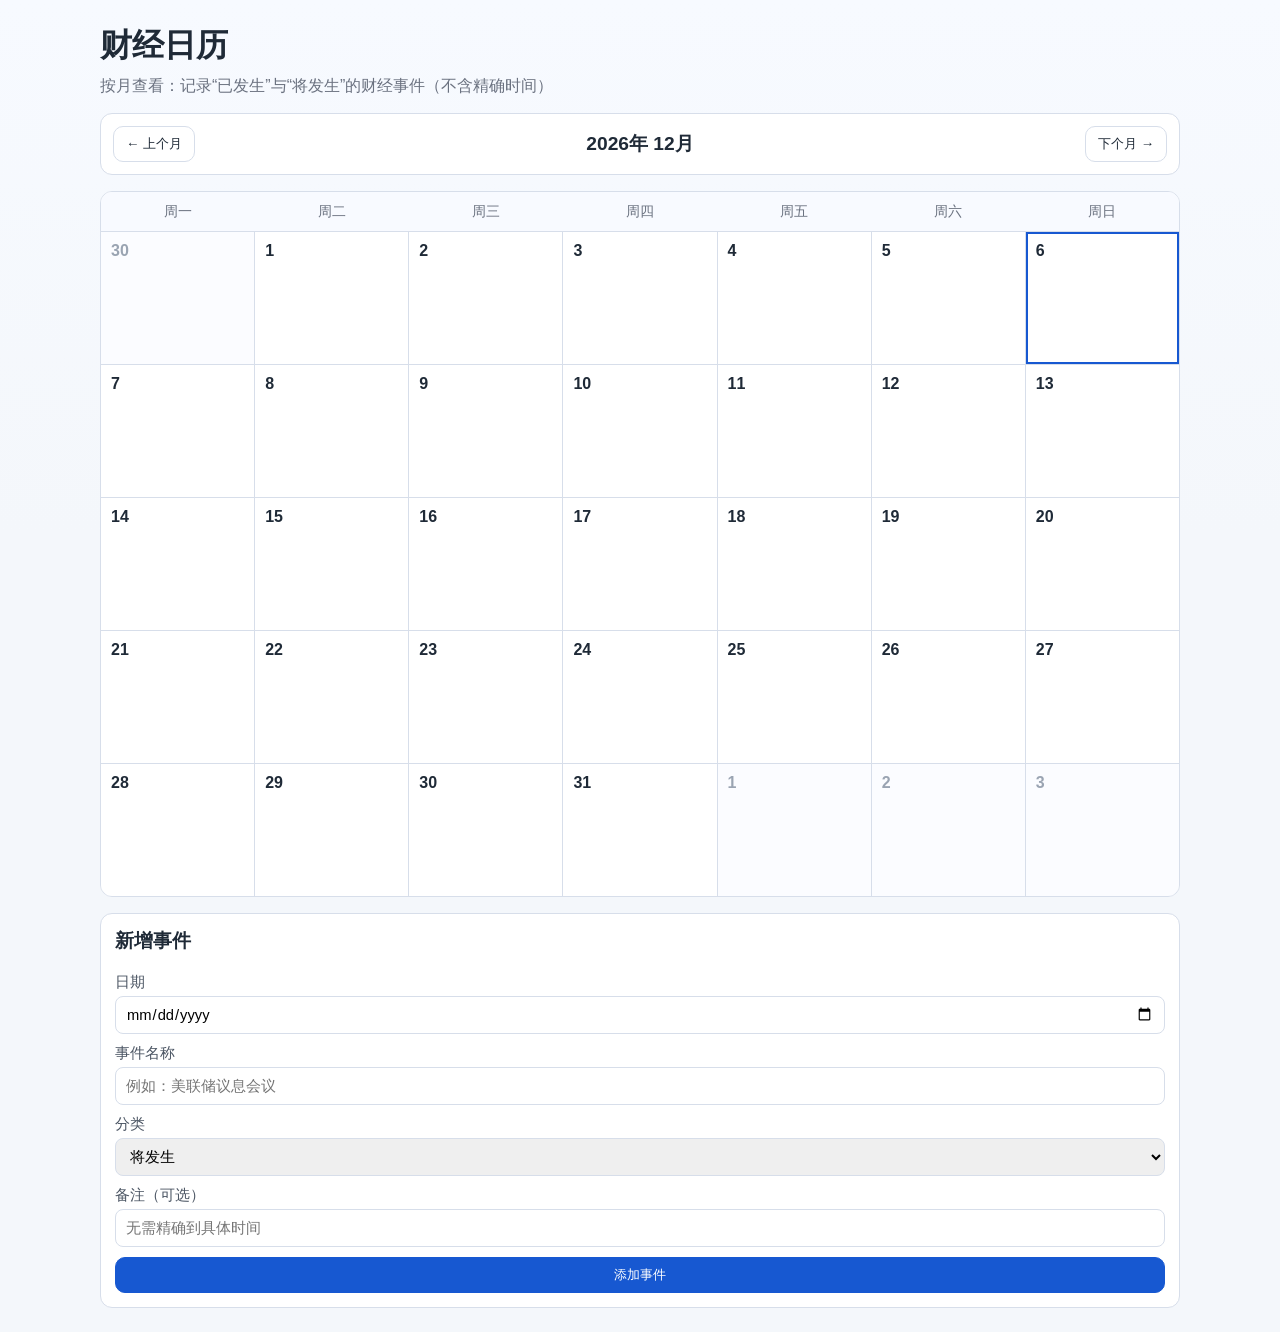
==== index.html @ 677b5f88 "feat: add monthly finance calendar web page" ====
<!doctype html>
<html lang="zh-CN">
  <head>
    <meta charset="UTF-8" />
    <meta name="viewport" content="width=device-width, initial-scale=1.0" />
    <title>财经日历（月视图）</title>
    <link rel="stylesheet" href="styles.css" />
  </head>
  <body>
    <main class="app">
      <header class="app-header">
        <h1>财经日历</h1>
        <p>按月查看：记录“已发生”与“将发生”的财经事件（不含精确时间）</p>
      </header>

      <section class="toolbar" aria-label="日历工具栏">
        <button id="prevMonth" class="btn" type="button">← 上个月</button>
        <h2 id="monthLabel" class="month-label"></h2>
        <button id="nextMonth" class="btn" type="button">下个月 →</button>
      </section>

      <section class="calendar-wrapper">
        <div class="weekdays" aria-hidden="true">
          <span>周一</span><span>周二</span><span>周三</span><span>周四</span><span>周五</span><span>周六</span><span>周日</span>
        </div>
        <div id="calendarGrid" class="calendar-grid" role="grid" aria-label="财经月历"></div>
      </section>

      <section class="panel">
        <h3>新增事件</h3>
        <form id="eventForm" class="event-form">
          <label>
            日期
            <input id="eventDate" type="date" required />
          </label>
          <label>
            事件名称
            <input id="eventTitle" type="text" maxlength="50" placeholder="例如：美联储议息会议" required />
          </label>
          <label>
            分类
            <select id="eventType">
              <option value="upcoming">将发生</option>
              <option value="past">已发生</option>
            </select>
          </label>
          <label>
            备注（可选）
            <input id="eventNote" type="text" maxlength="120" placeholder="无需精确到具体时间" />
          </label>
          <button class="btn primary" type="submit">添加事件</button>
        </form>
      </section>
    </main>

    <template id="eventTagTemplate">
      <li class="event-tag">
        <span class="dot"></span>
        <span class="text"></span>
      </li>
    </template>

    <script src="script.js"></script>
  </body>
</html>
---- styles.css ----
:root {
  --bg: #f4f7fb;
  --card: #ffffff;
  --text: #1f2a37;
  --muted: #6b7280;
  --line: #d7deea;
  --primary: #1758d1;
  --primary-weak: #e7efff;
  --past: #8b5cf6;
  --upcoming: #059669;
}

* {
  box-sizing: border-box;
}

body {
  margin: 0;
  min-height: 100vh;
  font-family: "PingFang SC", "Microsoft YaHei", sans-serif;
  color: var(--text);
  background: linear-gradient(180deg, #f7faff 0%, var(--bg) 40%);
}

.app {
  width: min(1080px, 95vw);
  margin: 24px auto;
  display: grid;
  gap: 16px;
}

.app-header h1 {
  margin: 0;
}

.app-header p {
  margin: 8px 0 0;
  color: var(--muted);
}

.toolbar {
  display: flex;
  align-items: center;
  justify-content: space-between;
  background: var(--card);
  border: 1px solid var(--line);
  border-radius: 12px;
  padding: 12px;
}

.month-label {
  margin: 0;
  font-size: 1.2rem;
}

.btn {
  border: 1px solid var(--line);
  background: #fff;
  color: var(--text);
  border-radius: 10px;
  padding: 8px 12px;
  cursor: pointer;
}

.btn:hover {
  border-color: var(--primary);
}

.btn.primary {
  background: var(--primary);
  color: #fff;
  border-color: var(--primary);
}

.calendar-wrapper {
  background: var(--card);
  border: 1px solid var(--line);
  border-radius: 12px;
  overflow: hidden;
}

.weekdays,
.calendar-grid {
  display: grid;
  grid-template-columns: repeat(7, minmax(0, 1fr));
}

.weekdays span {
  text-align: center;
  padding: 10px;
  color: var(--muted);
  font-size: 0.9rem;
  background: #f8faff;
  border-bottom: 1px solid var(--line);
}

.calendar-grid {
  gap: 1px;
  background: var(--line);
}

.day-cell {
  min-height: 132px;
  padding: 10px;
  background: #fff;
  display: flex;
  flex-direction: column;
  gap: 8px;
}

.day-cell.muted {
  background: #fbfcff;
  color: #9aa4b2;
}

.day-cell.today {
  outline: 2px solid var(--primary);
  outline-offset: -2px;
}

.date-num {
  font-weight: 700;
}

.event-list {
  margin: 0;
  padding: 0;
  list-style: none;
  display: grid;
  gap: 4px;
}

.event-tag {
  font-size: 0.78rem;
  display: flex;
  align-items: flex-start;
  gap: 6px;
  line-height: 1.25;
  color: #354052;
}

.dot {
  width: 8px;
  height: 8px;
  border-radius: 999px;
  margin-top: 3px;
  flex: 0 0 auto;
}

.event-tag[data-type="past"] .dot {
  background: var(--past);
}

.event-tag[data-type="upcoming"] .dot {
  background: var(--upcoming);
}

.panel {
  background: var(--card);
  border: 1px solid var(--line);
  border-radius: 12px;
  padding: 14px;
}

.panel h3 {
  margin-top: 0;
}

.event-form {
  display: grid;
  gap: 10px;
}

label {
  display: grid;
  gap: 4px;
  color: #4b5563;
  font-size: 0.92rem;
}

input,
select {
  height: 38px;
  border-radius: 8px;
  border: 1px solid var(--line);
  padding: 0 10px;
  font: inherit;
}

@media (max-width: 880px) {
  .day-cell {
    min-height: 120px;
  }
}

@media (max-width: 640px) {
  .toolbar {
    gap: 8px;
  }

  .btn {
    padding: 6px 10px;
  }

  .day-cell {
    min-height: 100px;
    padding: 6px;
  }

  .event-tag {
    font-size: 0.72rem;
  }
}
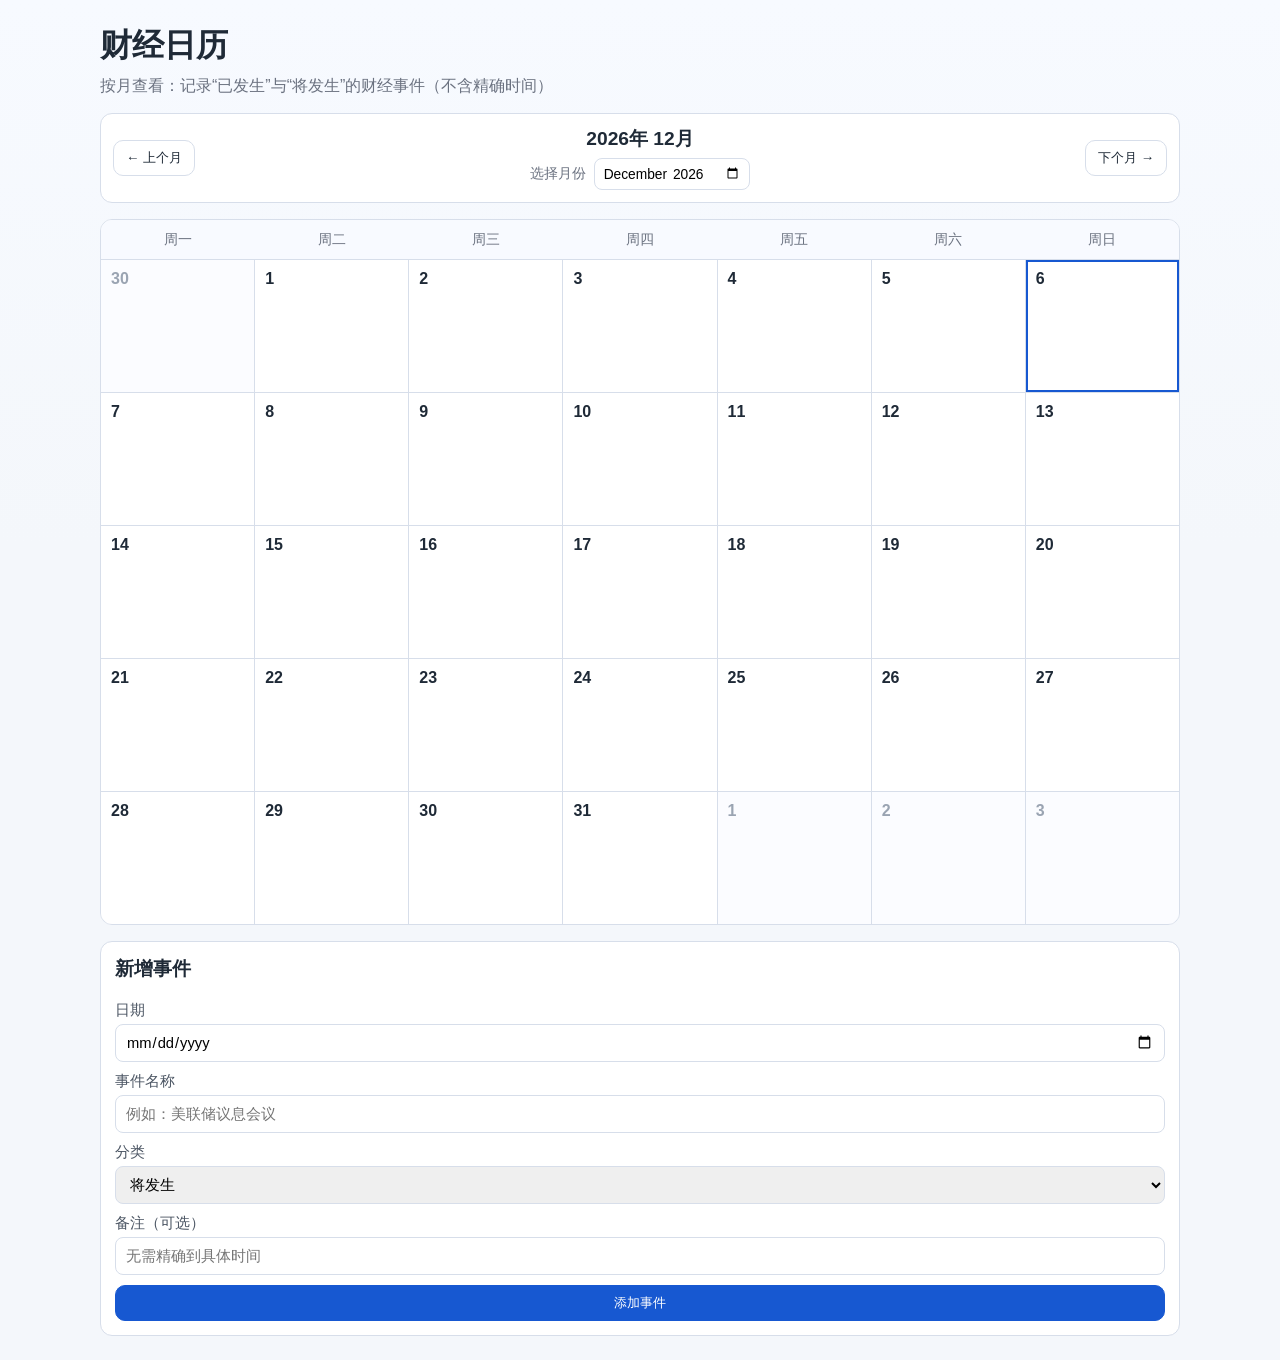
==== commit 91498c9f: "feat: add month picker and deployment guidance" ====
--- a/index.html
+++ b/index.html
@@ -15,7 +15,13 @@
 
       <section class="toolbar" aria-label="日历工具栏">
         <button id="prevMonth" class="btn" type="button">← 上个月</button>
-        <h2 id="monthLabel" class="month-label"></h2>
+        <div class="month-controls">
+          <h2 id="monthLabel" class="month-label"></h2>
+          <label class="month-picker-label" for="monthPicker">
+            选择月份
+            <input id="monthPicker" class="month-picker" type="month" />
+          </label>
+        </div>
         <button id="nextMonth" class="btn" type="button">下个月 →</button>
       </section>
 
--- a/styles.css
+++ b/styles.css
@@ -53,6 +53,28 @@
   font-size: 1.2rem;
 }
 
+.month-controls {
+  display: grid;
+  gap: 6px;
+  justify-items: center;
+}
+
+.month-picker-label {
+  display: inline-flex;
+  align-items: center;
+  gap: 8px;
+  font-size: 0.86rem;
+  color: var(--muted);
+}
+
+.month-picker {
+  height: 32px;
+  border-radius: 8px;
+  border: 1px solid var(--line);
+  padding: 0 8px;
+  background: #fff;
+}
+
 .btn {
   border: 1px solid var(--line);
   background: #fff;
@@ -196,6 +218,12 @@
 @media (max-width: 640px) {
   .toolbar {
     gap: 8px;
+    flex-wrap: wrap;
+  }
+
+  .month-controls {
+    order: -1;
+    width: 100%;
   }
 
   .btn {
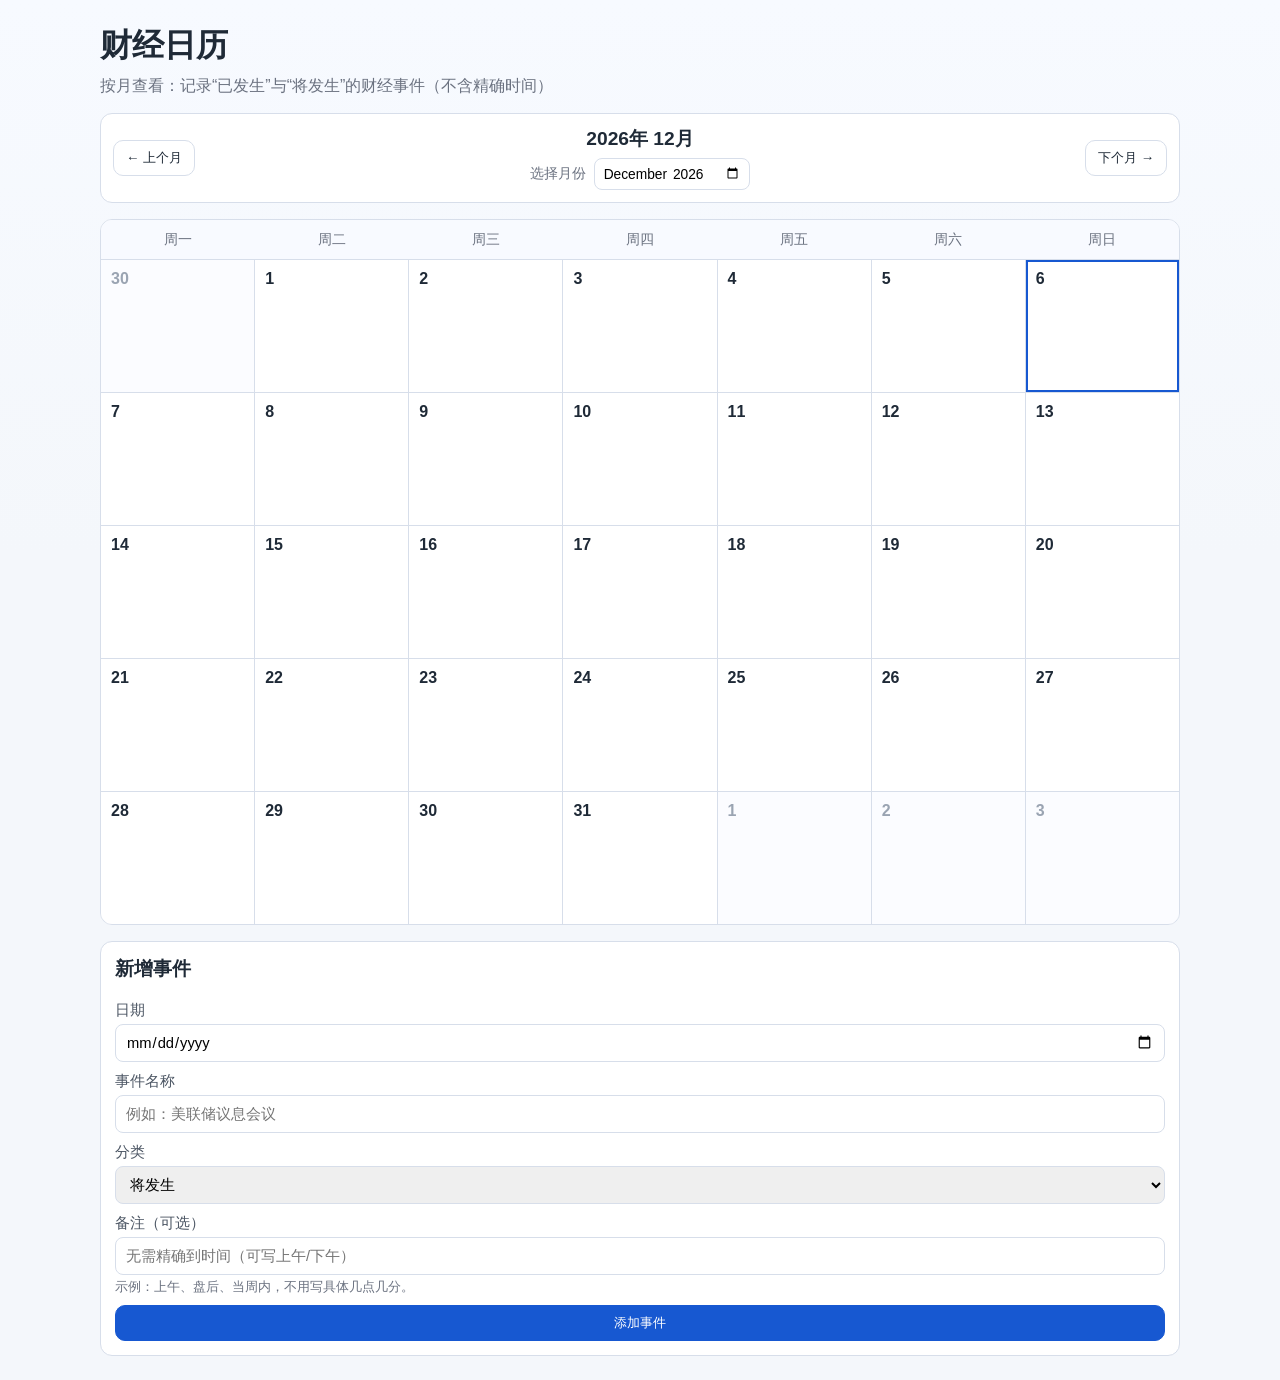
==== commit 2ea2fca8: "refactor: improve note hint and display wording" ====
--- a/index.html
+++ b/index.html
@@ -52,7 +52,8 @@
           </label>
           <label>
             备注（可选）
-            <input id="eventNote" type="text" maxlength="120" placeholder="无需精确到具体时间" />
+            <input id="eventNote" type="text" maxlength="120" placeholder="无需精确到时间（可写上午/下午）" />
+            <small class="field-hint">示例：上午、盘后、当周内，不用写具体几点几分。</small>
           </label>
           <button class="btn primary" type="submit">添加事件</button>
         </form>
--- a/styles.css
+++ b/styles.css
@@ -200,6 +200,12 @@
   font-size: 0.92rem;
 }
 
+.field-hint {
+  color: var(--muted);
+  font-size: 0.8rem;
+  line-height: 1.3;
+}
+
 input,
 select {
   height: 38px;
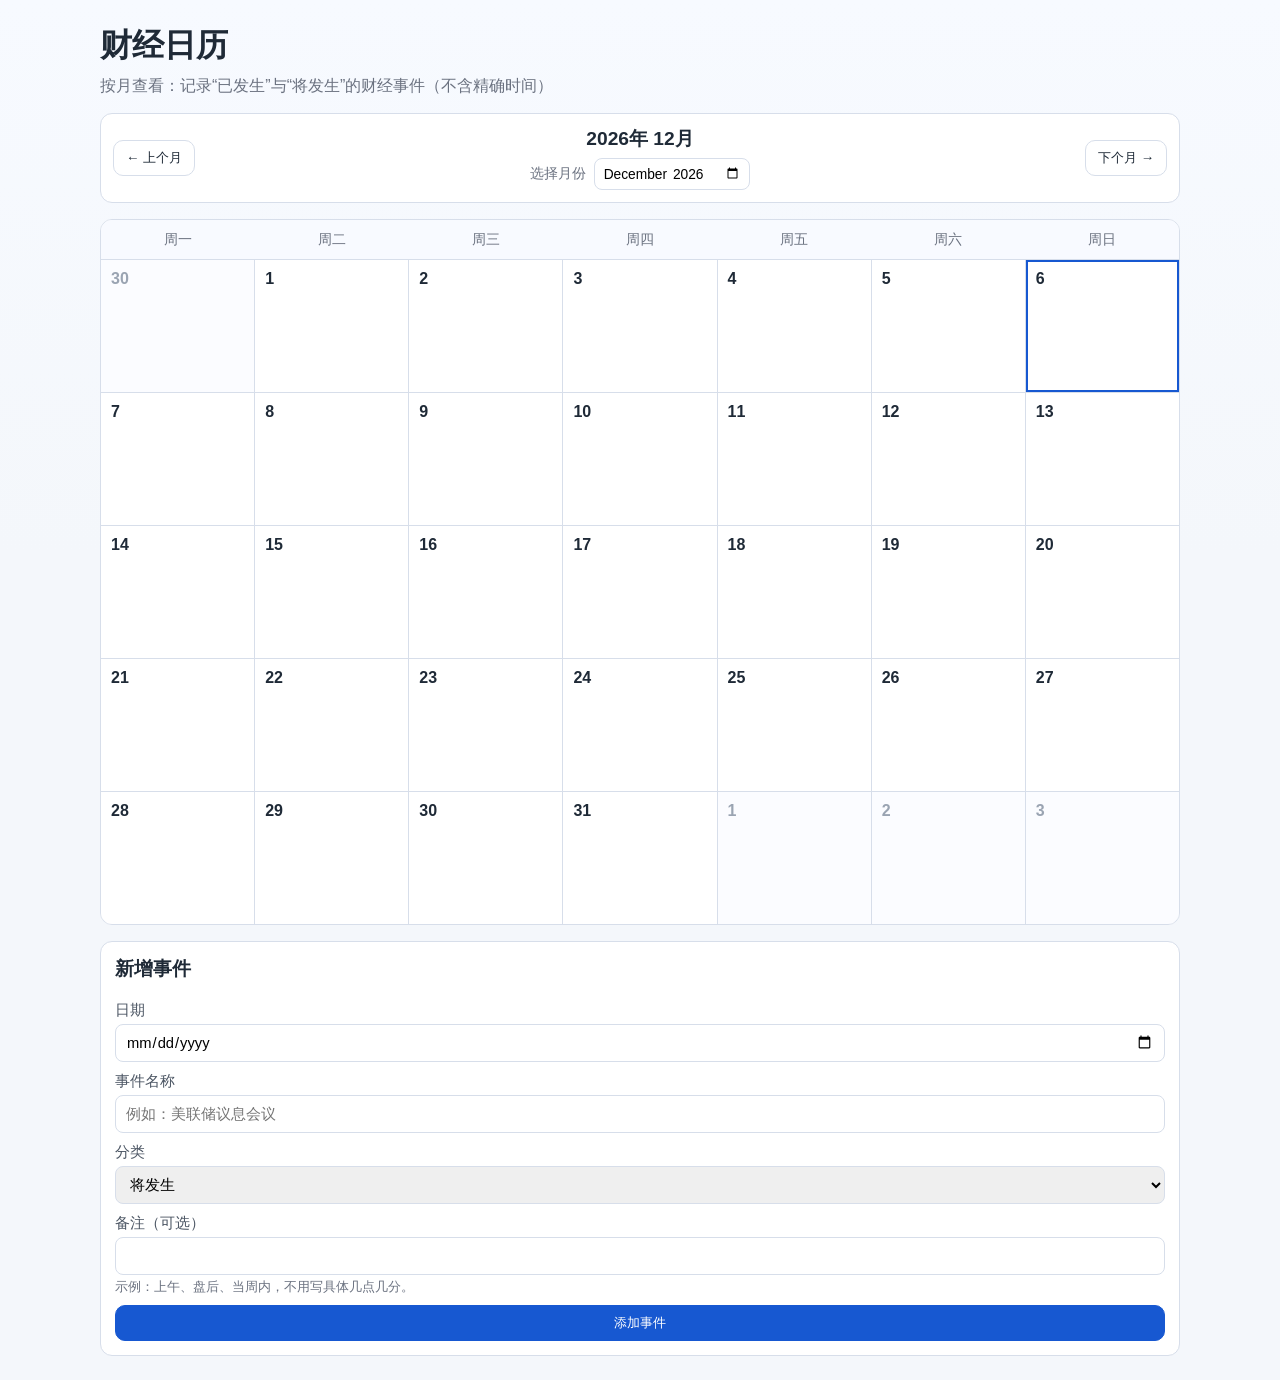
==== commit ad2ea96a: "feat: support deleting calendar events and clean note placeholder" ====
--- a/index.html
+++ b/index.html
@@ -52,7 +52,7 @@
           </label>
           <label>
             备注（可选）
-            <input id="eventNote" type="text" maxlength="120" placeholder="无需精确到时间（可写上午/下午）" />
+            <input id="eventNote" type="text" maxlength="120" />
             <small class="field-hint">示例：上午、盘后、当周内，不用写具体几点几分。</small>
           </label>
           <button class="btn primary" type="submit">添加事件</button>
@@ -64,6 +64,7 @@
       <li class="event-tag">
         <span class="dot"></span>
         <span class="text"></span>
+        <button class="delete-btn" type="button" aria-label="删除事件" title="删除事件">×</button>
       </li>
     </template>
 
--- a/styles.css
+++ b/styles.css
@@ -177,6 +177,26 @@
   background: var(--upcoming);
 }
 
+
+.delete-btn {
+  margin-left: auto;
+  width: 18px;
+  height: 18px;
+  border: 1px solid #d1d9e6;
+  border-radius: 999px;
+  background: #fff;
+  color: #6b7280;
+  cursor: pointer;
+  font-size: 12px;
+  line-height: 1;
+  padding: 0;
+}
+
+.delete-btn:hover {
+  color: #b91c1c;
+  border-color: #f2b4b4;
+  background: #fff5f5;
+}
 .panel {
   background: var(--card);
   border: 1px solid var(--line);
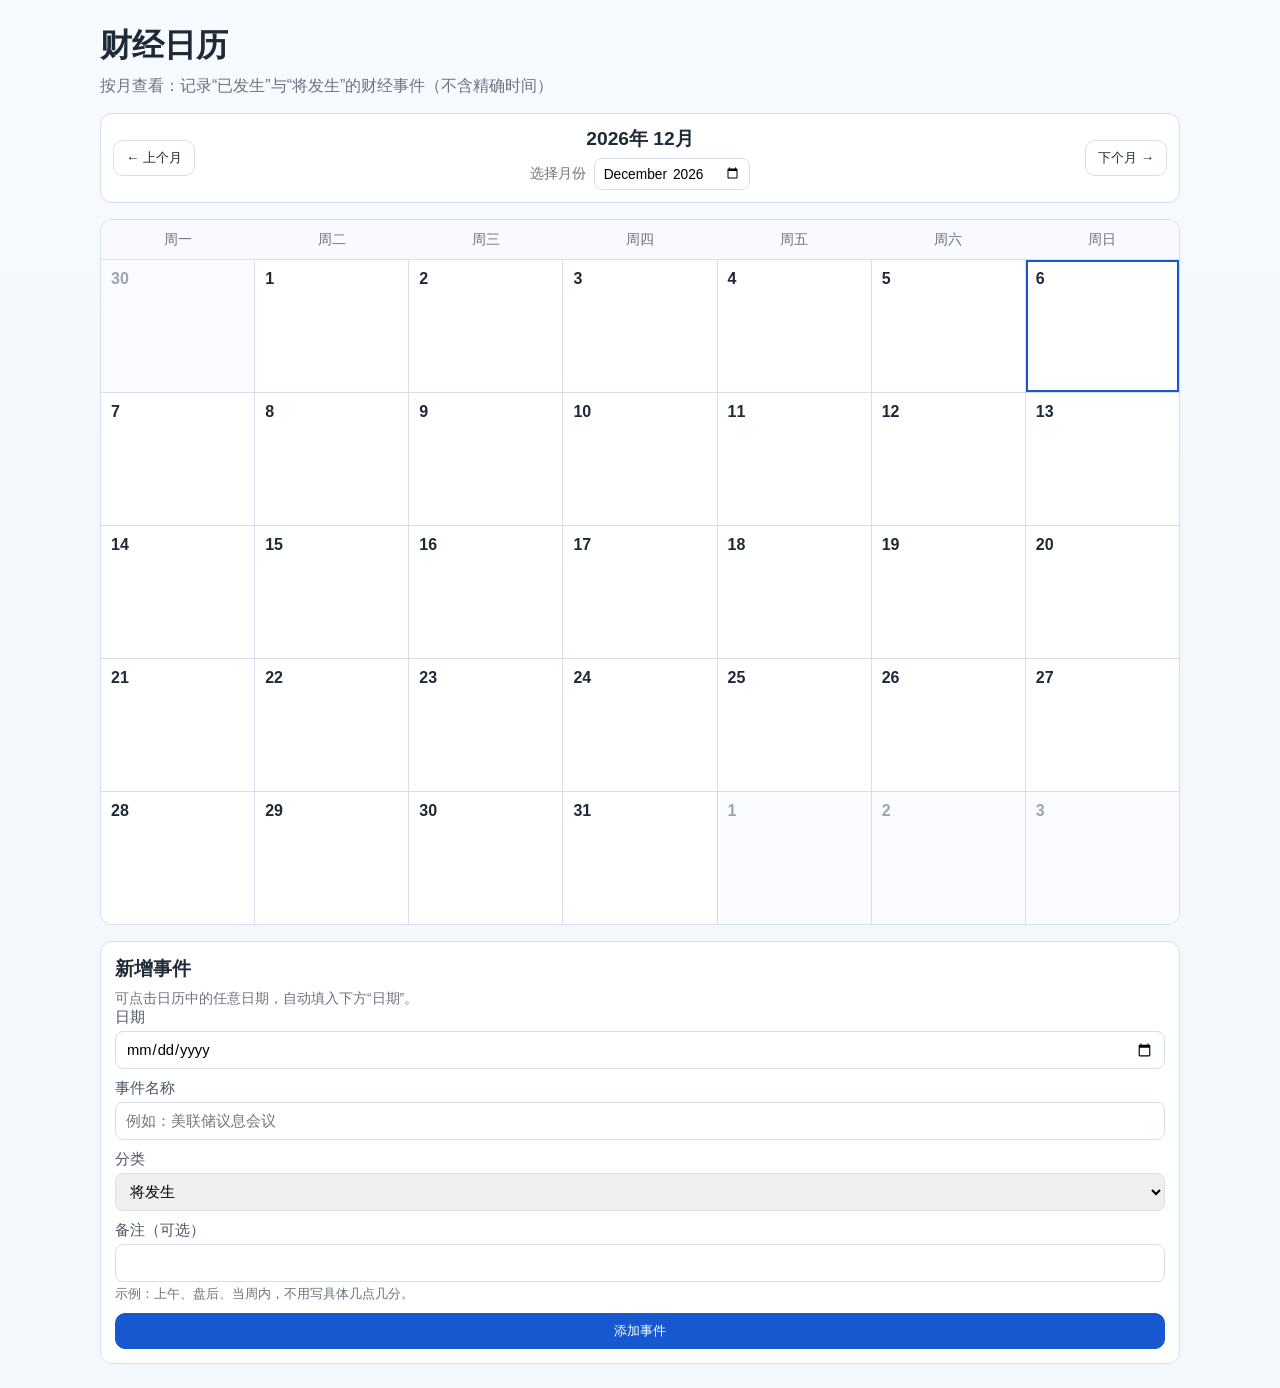
==== commit a925308d: "feat: add click-to-select day for quick event creation" ====
--- a/index.html
+++ b/index.html
@@ -34,6 +34,7 @@
 
       <section class="panel">
         <h3>新增事件</h3>
+        <p id="formHint" class="form-hint">可点击日历中的任意日期，自动填入下方“日期”。</p>
         <form id="eventForm" class="event-form">
           <label>
             日期
--- a/styles.css
+++ b/styles.css
@@ -128,6 +128,7 @@
   display: flex;
   flex-direction: column;
   gap: 8px;
+  cursor: pointer;
 }
 
 .day-cell.muted {
@@ -138,6 +139,11 @@
 .day-cell.today {
   outline: 2px solid var(--primary);
   outline-offset: -2px;
+}
+
+.day-cell.selected {
+  box-shadow: inset 0 0 0 2px #0ea5e9;
+  background: #f3fbff;
 }
 
 .date-num {
@@ -205,7 +211,13 @@
 }
 
 .panel h3 {
-  margin-top: 0;
+  margin: 0;
+}
+
+.form-hint {
+  margin: 8px 0 0;
+  color: var(--muted);
+  font-size: 0.86rem;
 }
 
 .event-form {
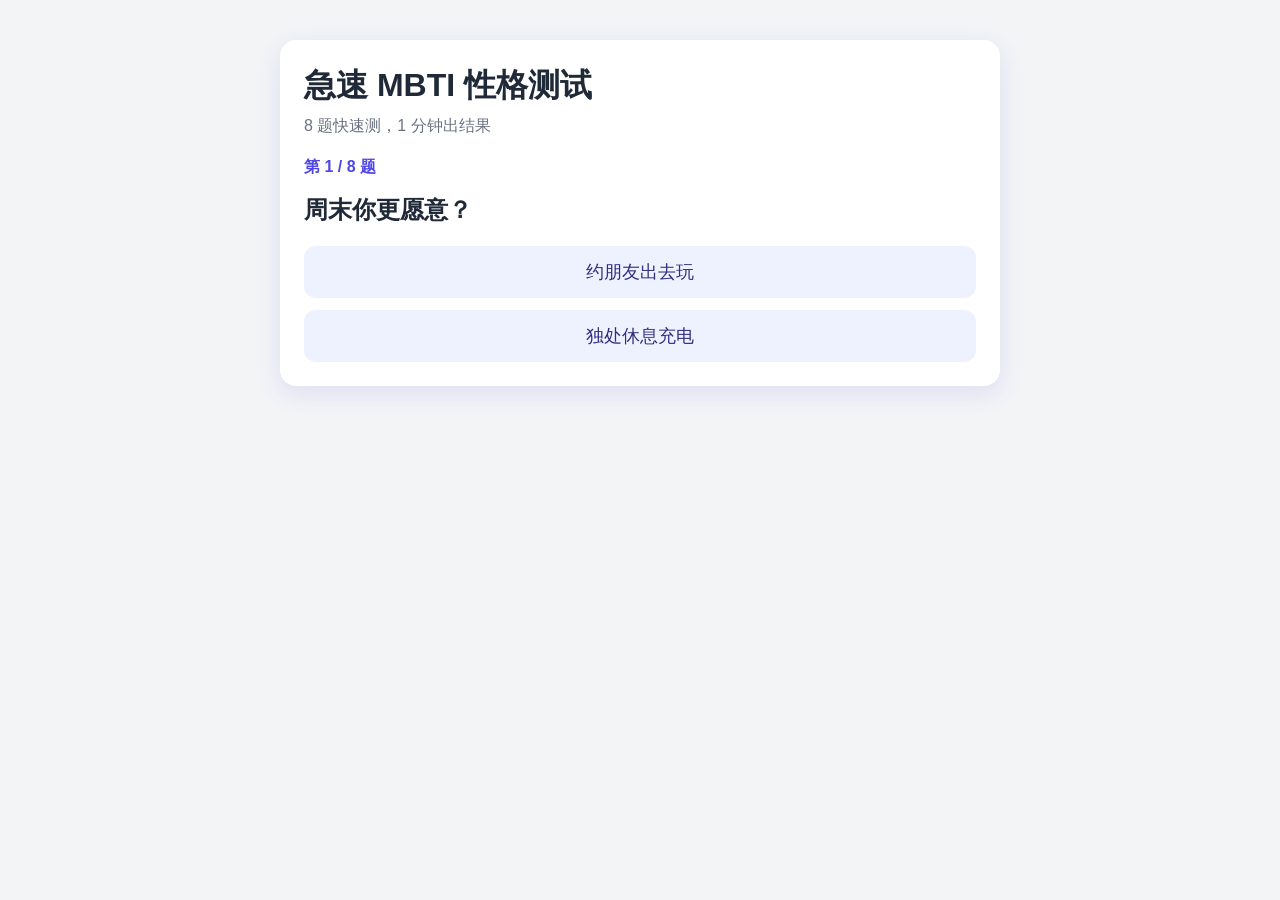
==== commit 42fa28d7: "feat: migrate MBTI quiz to web app" ====
--- a/index.html
+++ b/index.html
@@ -3,71 +3,37 @@
   <head>
     <meta charset="UTF-8" />
     <meta name="viewport" content="width=device-width, initial-scale=1.0" />
-    <title>财经日历（月视图）</title>
+    <title>急速 MBTI 性格测试</title>
     <link rel="stylesheet" href="styles.css" />
   </head>
   <body>
-    <main class="app">
-      <header class="app-header">
-        <h1>财经日历</h1>
-        <p>按月查看：记录“已发生”与“将发生”的财经事件（不含精确时间）</p>
-      </header>
+    <main class="container">
+      <section class="card">
+        <h1 class="title">急速 MBTI 性格测试</h1>
+        <p class="subtitle">8 题快速测，1 分钟出结果</p>
 
-      <section class="toolbar" aria-label="日历工具栏">
-        <button id="prevMonth" class="btn" type="button">← 上个月</button>
-        <div class="month-controls">
-          <h2 id="monthLabel" class="month-label"></h2>
-          <label class="month-picker-label" for="monthPicker">
-            选择月份
-            <input id="monthPicker" class="month-picker" type="month" />
-          </label>
-        </div>
-        <button id="nextMonth" class="btn" type="button">下个月 →</button>
-      </section>
+        <section id="quiz-view">
+          <p class="progress" id="progress"></p>
+          <h2 class="question" id="question"></h2>
+          <div class="options" id="options"></div>
+        </section>
 
-      <section class="calendar-wrapper">
-        <div class="weekdays" aria-hidden="true">
-          <span>周一</span><span>周二</span><span>周三</span><span>周四</span><span>周五</span><span>周六</span><span>周日</span>
-        </div>
-        <div id="calendarGrid" class="calendar-grid" role="grid" aria-label="财经月历"></div>
-      </section>
+        <section id="result-view" class="hidden">
+          <div class="result-box">
+            <p class="result-label">你的类型是</p>
+            <p class="result-type" id="result-type"></p>
+            <p class="result-desc" id="result-desc"></p>
+          </div>
 
-      <section class="panel">
-        <h3>新增事件</h3>
-        <p id="formHint" class="form-hint">可点击日历中的任意日期，自动填入下方“日期”。</p>
-        <form id="eventForm" class="event-form">
-          <label>
-            日期
-            <input id="eventDate" type="date" required />
-          </label>
-          <label>
-            事件名称
-            <input id="eventTitle" type="text" maxlength="50" placeholder="例如：美联储议息会议" required />
-          </label>
-          <label>
-            分类
-            <select id="eventType">
-              <option value="upcoming">将发生</option>
-              <option value="past">已发生</option>
-            </select>
-          </label>
-          <label>
-            备注（可选）
-            <input id="eventNote" type="text" maxlength="120" />
-            <small class="field-hint">示例：上午、盘后、当周内，不用写具体几点几分。</small>
-          </label>
-          <button class="btn primary" type="submit">添加事件</button>
-        </form>
+          <div class="score-box">
+            <p class="score-title">维度倾向</p>
+            <div id="score-lines"></div>
+          </div>
+
+          <button id="restart-btn" class="restart-btn">再测一次</button>
+        </section>
       </section>
     </main>
-
-    <template id="eventTagTemplate">
-      <li class="event-tag">
-        <span class="dot"></span>
-        <span class="text"></span>
-        <button class="delete-btn" type="button" aria-label="删除事件" title="删除事件">×</button>
-      </li>
-    </template>
 
     <script src="script.js"></script>
   </body>
--- a/styles.css
+++ b/styles.css
@@ -1,13 +1,10 @@
 :root {
-  --bg: #f4f7fb;
+  --bg: #f3f4f6;
+  --text: #1f2937;
+  --primary: #4f46e5;
   --card: #ffffff;
-  --text: #1f2a37;
-  --muted: #6b7280;
-  --line: #d7deea;
-  --primary: #1758d1;
-  --primary-weak: #e7efff;
-  --past: #8b5cf6;
-  --upcoming: #059669;
+  --soft: #eef2ff;
+  --line: #e5e7eb;
 }
 
 * {
@@ -17,263 +14,128 @@
 body {
   margin: 0;
   min-height: 100vh;
-  font-family: "PingFang SC", "Microsoft YaHei", sans-serif;
+  background: var(--bg);
   color: var(--text);
-  background: linear-gradient(180deg, #f7faff 0%, var(--bg) 40%);
+  font-family: -apple-system, BlinkMacSystemFont, "Segoe UI", sans-serif;
 }
 
-.app {
-  width: min(1080px, 95vw);
-  margin: 24px auto;
-  display: grid;
-  gap: 16px;
+.container {
+  max-width: 760px;
+  margin: 0 auto;
+  padding: 20px;
 }
 
-.app-header h1 {
-  margin: 0;
+.card {
+  margin-top: 20px;
+  background: var(--card);
+  border-radius: 16px;
+  padding: 24px;
+  box-shadow: 0 8px 24px rgba(79, 70, 229, 0.12);
 }
 
-.app-header p {
-  margin: 8px 0 0;
-  color: var(--muted);
+.title {
+  margin: 0;
+  font-size: 32px;
 }
 
-.toolbar {
-  display: flex;
-  align-items: center;
-  justify-content: space-between;
-  background: var(--card);
-  border: 1px solid var(--line);
-  border-radius: 12px;
-  padding: 12px;
+.subtitle {
+  margin-top: 8px;
+  color: #6b7280;
 }
 
-.month-label {
-  margin: 0;
-  font-size: 1.2rem;
+.progress {
+  margin-top: 20px;
+  color: var(--primary);
+  font-weight: 600;
 }
 
-.month-controls {
-  display: grid;
-  gap: 6px;
-  justify-items: center;
+.question {
+  margin-top: 12px;
+  font-size: 24px;
 }
 
-.month-picker-label {
-  display: inline-flex;
-  align-items: center;
-  gap: 8px;
-  font-size: 0.86rem;
-  color: var(--muted);
+.options {
+  margin-top: 18px;
+  display: grid;
+  gap: 12px;
 }
 
-.month-picker {
-  height: 32px;
-  border-radius: 8px;
-  border: 1px solid var(--line);
-  padding: 0 8px;
-  background: #fff;
-}
-
-.btn {
-  border: 1px solid var(--line);
-  background: #fff;
-  color: var(--text);
-  border-radius: 10px;
-  padding: 8px 12px;
+.option-btn {
+  width: 100%;
+  border: 0;
+  border-radius: 12px;
+  background: var(--soft);
+  color: #312e81;
+  padding: 14px;
+  font-size: 18px;
   cursor: pointer;
 }
 
-.btn:hover {
-  border-color: var(--primary);
+.option-btn:hover {
+  filter: brightness(0.98);
 }
 
-.btn.primary {
-  background: var(--primary);
-  color: #fff;
-  border-color: var(--primary);
+.hidden {
+  display: none;
 }
 
-.calendar-wrapper {
-  background: var(--card);
-  border: 1px solid var(--line);
+.result-box {
+  margin-top: 20px;
   border-radius: 12px;
-  overflow: hidden;
+  background: var(--soft);
+  text-align: center;
+  padding: 16px;
 }
 
-.weekdays,
-.calendar-grid {
-  display: grid;
-  grid-template-columns: repeat(7, minmax(0, 1fr));
+.result-label {
+  margin: 0;
+  color: #6366f1;
 }
 
-.weekdays span {
-  text-align: center;
-  padding: 10px;
-  color: var(--muted);
-  font-size: 0.9rem;
-  background: #f8faff;
-  border-bottom: 1px solid var(--line);
+.result-type {
+  margin: 8px 0 0;
+  font-size: 44px;
+  font-weight: 800;
+  color: #3730a3;
 }
 
-.calendar-grid {
-  gap: 1px;
-  background: var(--line);
+.result-desc {
+  margin: 8px 0 0;
 }
 
-.day-cell {
-  min-height: 132px;
-  padding: 10px;
-  background: #fff;
-  display: flex;
-  flex-direction: column;
-  gap: 8px;
-  cursor: pointer;
-}
-
-.day-cell.muted {
-  background: #fbfcff;
-  color: #9aa4b2;
-}
-
-.day-cell.today {
-  outline: 2px solid var(--primary);
-  outline-offset: -2px;
-}
-
-.day-cell.selected {
-  box-shadow: inset 0 0 0 2px #0ea5e9;
-  background: #f3fbff;
-}
-
-.date-num {
-  font-weight: 700;
-}
-
-.event-list {
-  margin: 0;
-  padding: 0;
-  list-style: none;
-  display: grid;
-  gap: 4px;
-}
-
-.event-tag {
-  font-size: 0.78rem;
-  display: flex;
-  align-items: flex-start;
-  gap: 6px;
-  line-height: 1.25;
-  color: #354052;
-}
-
-.dot {
-  width: 8px;
-  height: 8px;
-  border-radius: 999px;
-  margin-top: 3px;
-  flex: 0 0 auto;
-}
-
-.event-tag[data-type="past"] .dot {
-  background: var(--past);
-}
-
-.event-tag[data-type="upcoming"] .dot {
-  background: var(--upcoming);
-}
-
-
-.delete-btn {
-  margin-left: auto;
-  width: 18px;
-  height: 18px;
-  border: 1px solid #d1d9e6;
-  border-radius: 999px;
-  background: #fff;
-  color: #6b7280;
-  cursor: pointer;
-  font-size: 12px;
-  line-height: 1;
-  padding: 0;
-}
-
-.delete-btn:hover {
-  color: #b91c1c;
-  border-color: #f2b4b4;
-  background: #fff5f5;
-}
-.panel {
-  background: var(--card);
-  border: 1px solid var(--line);
+.score-box {
+  margin-top: 16px;
+  background: #f9fafb;
   border-radius: 12px;
   padding: 14px;
 }
 
-.panel h3 {
-  margin: 0;
+.score-title {
+  margin: 0 0 6px;
+  font-weight: 700;
 }
 
-.form-hint {
-  margin: 8px 0 0;
-  color: var(--muted);
-  font-size: 0.86rem;
+.score-line {
+  display: flex;
+  justify-content: space-between;
+  gap: 12px;
+  border-bottom: 1px solid var(--line);
+  padding: 8px 0;
+  font-size: 14px;
 }
 
-.event-form {
-  display: grid;
-  gap: 10px;
+.score-line:last-child {
+  border-bottom: none;
 }
 
-label {
-  display: grid;
-  gap: 4px;
-  color: #4b5563;
-  font-size: 0.92rem;
+.restart-btn {
+  margin-top: 16px;
+  width: 100%;
+  border: 0;
+  border-radius: 12px;
+  background: var(--primary);
+  color: #fff;
+  padding: 12px;
+  font-size: 16px;
+  cursor: pointer;
 }
-
-.field-hint {
-  color: var(--muted);
-  font-size: 0.8rem;
-  line-height: 1.3;
-}
-
-input,
-select {
-  height: 38px;
-  border-radius: 8px;
-  border: 1px solid var(--line);
-  padding: 0 10px;
-  font: inherit;
-}
-
-@media (max-width: 880px) {
-  .day-cell {
-    min-height: 120px;
-  }
-}
-
-@media (max-width: 640px) {
-  .toolbar {
-    gap: 8px;
-    flex-wrap: wrap;
-  }
-
-  .month-controls {
-    order: -1;
-    width: 100%;
-  }
-
-  .btn {
-    padding: 6px 10px;
-  }
-
-  .day-cell {
-    min-height: 100px;
-    padding: 6px;
-  }
-
-  .event-tag {
-    font-size: 0.72rem;
-  }
-}
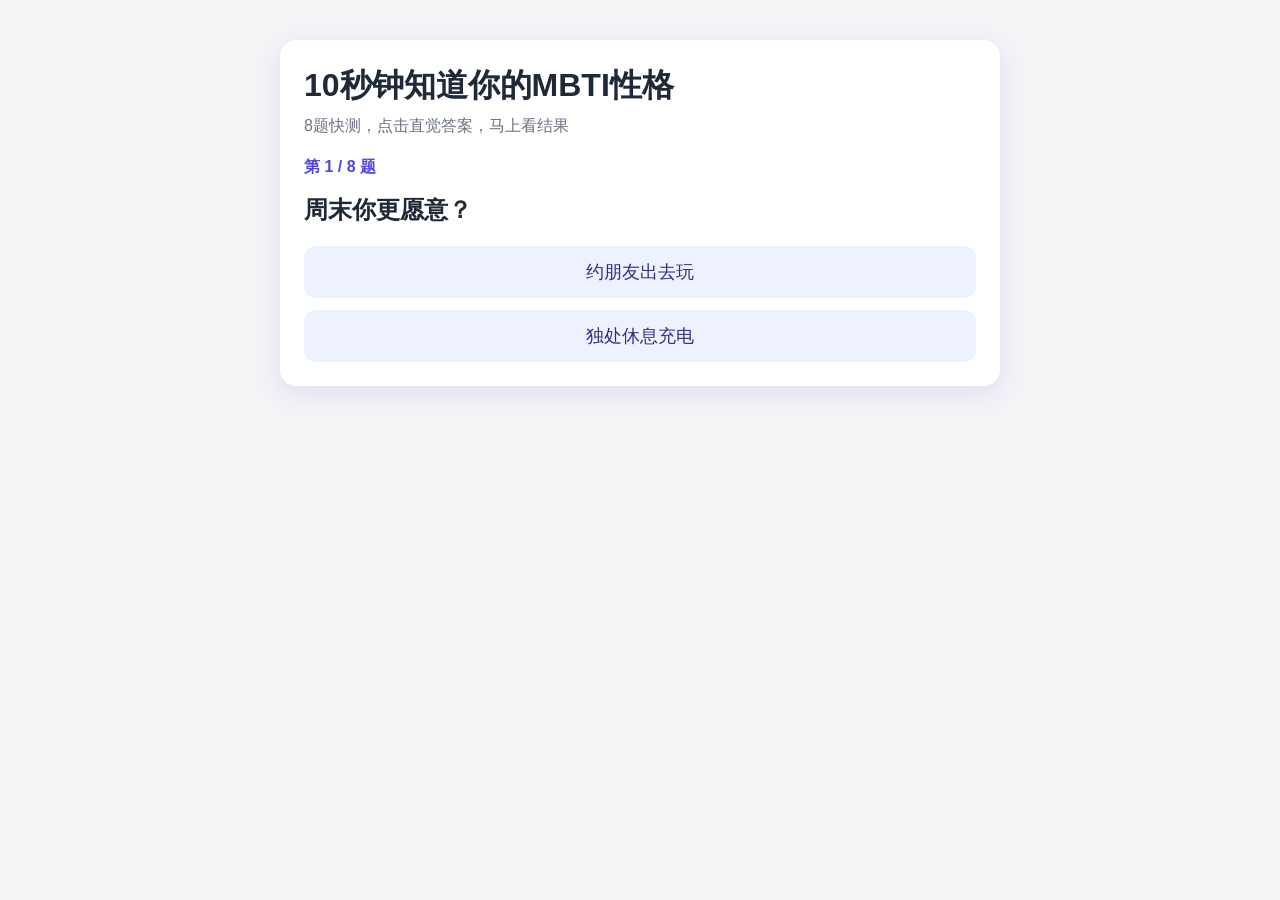
==== commit 6df3879b: "feat: update MBTI title and expand personality descriptions" ====
--- a/index.html
+++ b/index.html
@@ -3,14 +3,14 @@
   <head>
     <meta charset="UTF-8" />
     <meta name="viewport" content="width=device-width, initial-scale=1.0" />
-    <title>急速 MBTI 性格测试</title>
+    <title>10秒钟知道你的MBTI性格</title>
     <link rel="stylesheet" href="styles.css" />
   </head>
   <body>
     <main class="container">
       <section class="card">
-        <h1 class="title">急速 MBTI 性格测试</h1>
-        <p class="subtitle">8 题快速测，1 分钟出结果</p>
+        <h1 class="title">10秒钟知道你的MBTI性格</h1>
+        <p class="subtitle">8题快测，点击直觉答案，马上看结果</p>
 
         <section id="quiz-view">
           <p class="progress" id="progress"></p>
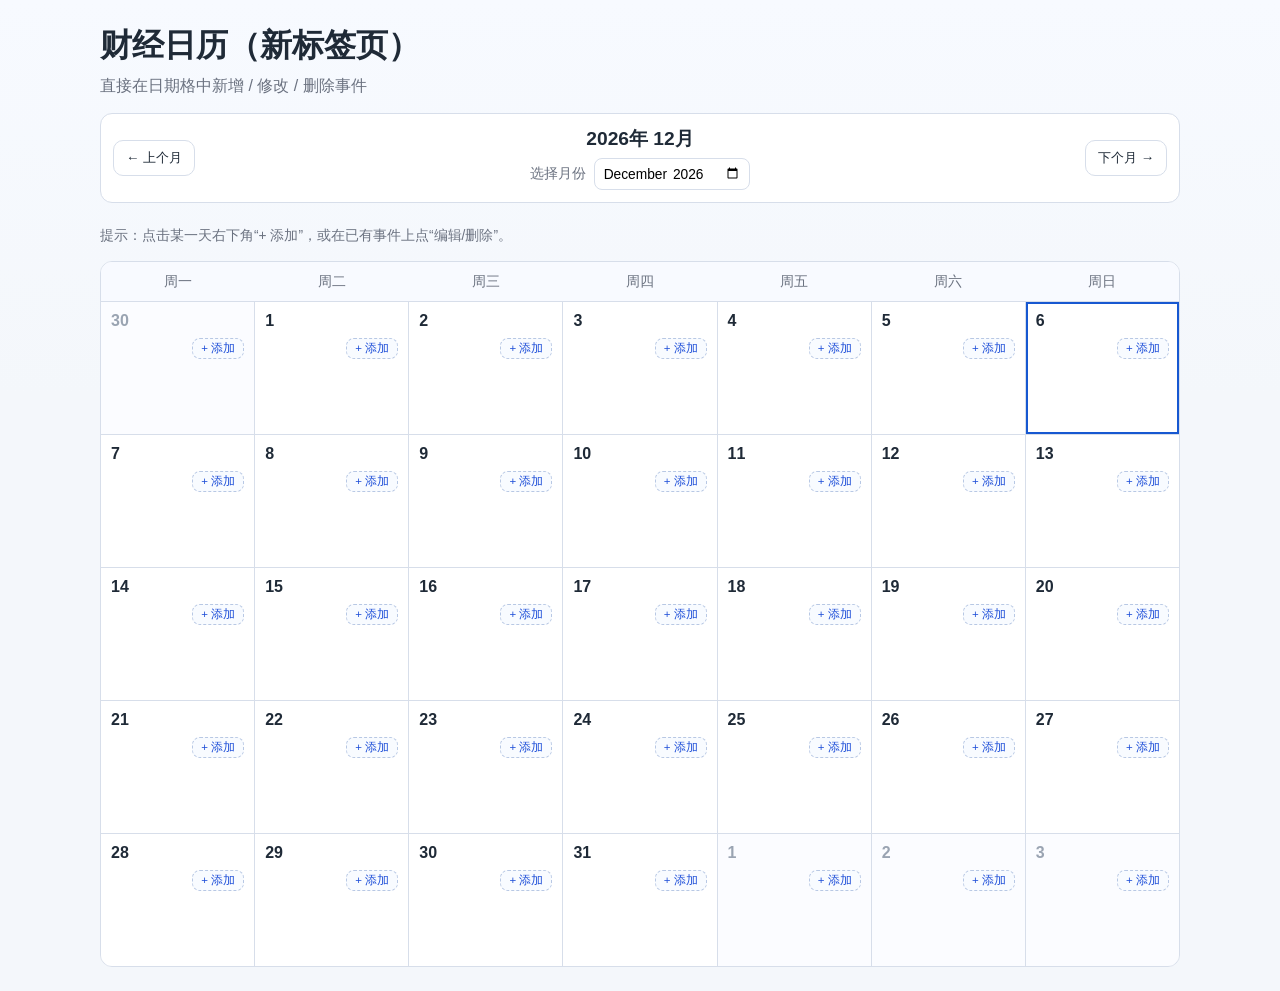
==== commit 7d8cbb62: "feat: switch extension to new-tab calendar with inline event CRUD" ====
--- a/index.html
+++ b/index.html
@@ -3,35 +3,35 @@
   <head>
     <meta charset="UTF-8" />
     <meta name="viewport" content="width=device-width, initial-scale=1.0" />
-    <title>10秒钟知道你的MBTI性格</title>
+    <title>财经日历（新标签页）</title>
     <link rel="stylesheet" href="styles.css" />
   </head>
   <body>
-    <main class="container">
-      <section class="card">
-        <h1 class="title">10秒钟知道你的MBTI性格</h1>
-        <p class="subtitle">8题快测，点击直觉答案，马上看结果</p>
+    <main class="app">
+      <header class="app-header">
+        <h1>财经日历（新标签页）</h1>
+        <p>直接在日期格中新增 / 修改 / 删除事件</p>
+      </header>
 
-        <section id="quiz-view">
-          <p class="progress" id="progress"></p>
-          <h2 class="question" id="question"></h2>
-          <div class="options" id="options"></div>
-        </section>
+      <section class="toolbar" aria-label="日历工具栏">
+        <button id="prevMonth" class="btn" type="button">← 上个月</button>
+        <div class="month-controls">
+          <h2 id="monthLabel" class="month-label"></h2>
+          <label class="month-picker-label" for="monthPicker">
+            选择月份
+            <input id="monthPicker" class="month-picker" type="month" />
+          </label>
+        </div>
+        <button id="nextMonth" class="btn" type="button">下个月 →</button>
+      </section>
 
-        <section id="result-view" class="hidden">
-          <div class="result-box">
-            <p class="result-label">你的类型是</p>
-            <p class="result-type" id="result-type"></p>
-            <p class="result-desc" id="result-desc"></p>
-          </div>
+      <p class="form-hint">提示：点击某一天右下角“+ 添加”，或在已有事件上点“编辑/删除”。</p>
 
-          <div class="score-box">
-            <p class="score-title">维度倾向</p>
-            <div id="score-lines"></div>
-          </div>
-
-          <button id="restart-btn" class="restart-btn">再测一次</button>
-        </section>
+      <section class="calendar-wrapper">
+        <div class="weekdays" aria-hidden="true">
+          <span>周一</span><span>周二</span><span>周三</span><span>周四</span><span>周五</span><span>周六</span><span>周日</span>
+        </div>
+        <div id="calendarGrid" class="calendar-grid" role="grid" aria-label="财经月历"></div>
       </section>
     </main>
 
--- a/styles.css
+++ b/styles.css
@@ -1,10 +1,13 @@
 :root {
-  --bg: #f3f4f6;
-  --text: #1f2937;
-  --primary: #4f46e5;
+  --bg: #f4f7fb;
   --card: #ffffff;
-  --soft: #eef2ff;
-  --line: #e5e7eb;
+  --text: #1f2a37;
+  --muted: #6b7280;
+  --line: #d7deea;
+  --primary: #1758d1;
+  --primary-weak: #e7efff;
+  --past: #8b5cf6;
+  --upcoming: #059669;
 }
 
 * {
@@ -14,128 +17,336 @@
 body {
   margin: 0;
   min-height: 100vh;
-  background: var(--bg);
+  font-family: "PingFang SC", "Microsoft YaHei", sans-serif;
   color: var(--text);
-  font-family: -apple-system, BlinkMacSystemFont, "Segoe UI", sans-serif;
-}
-
-.container {
-  max-width: 760px;
-  margin: 0 auto;
-  padding: 20px;
-}
-
-.card {
-  margin-top: 20px;
+  background: linear-gradient(180deg, #f7faff 0%, var(--bg) 40%);
+}
+
+
+body.extension-popup {
+  min-height: auto;
+  width: 430px;
+  max-width: 100vw;
+}
+
+body.extension-popup .app {
+  width: 100%;
+  margin: 0;
+  padding: 10px;
+  gap: 10px;
+}
+
+body.extension-popup .day-cell {
+  min-height: 92px;
+  padding: 6px;
+}
+
+body.extension-popup .event-tag {
+  font-size: 0.7rem;
+}
+
+body.extension-popup .btn,
+body.extension-popup input,
+body.extension-popup select {
+  height: 34px;
+}
+
+.app {
+  width: min(1080px, 95vw);
+  margin: 24px auto;
+  display: grid;
+  gap: 16px;
+}
+
+.app-header h1 {
+  margin: 0;
+}
+
+.app-header p {
+  margin: 8px 0 0;
+  color: var(--muted);
+}
+
+.toolbar {
+  display: flex;
+  align-items: center;
+  justify-content: space-between;
   background: var(--card);
-  border-radius: 16px;
-  padding: 24px;
-  box-shadow: 0 8px 24px rgba(79, 70, 229, 0.12);
-}
-
-.title {
-  margin: 0;
-  font-size: 32px;
-}
-
-.subtitle {
-  margin-top: 8px;
+  border: 1px solid var(--line);
+  border-radius: 12px;
+  padding: 12px;
+}
+
+.month-label {
+  margin: 0;
+  font-size: 1.2rem;
+}
+
+.month-controls {
+  display: grid;
+  gap: 6px;
+  justify-items: center;
+}
+
+.month-picker-label {
+  display: inline-flex;
+  align-items: center;
+  gap: 8px;
+  font-size: 0.86rem;
+  color: var(--muted);
+}
+
+.month-picker {
+  height: 32px;
+  border-radius: 8px;
+  border: 1px solid var(--line);
+  padding: 0 8px;
+  background: #fff;
+}
+
+.btn {
+  border: 1px solid var(--line);
+  background: #fff;
+  color: var(--text);
+  border-radius: 10px;
+  padding: 8px 12px;
+  cursor: pointer;
+}
+
+.btn:hover {
+  border-color: var(--primary);
+}
+
+.btn.primary {
+  background: var(--primary);
+  color: #fff;
+  border-color: var(--primary);
+}
+
+.calendar-wrapper {
+  background: var(--card);
+  border: 1px solid var(--line);
+  border-radius: 12px;
+  overflow: hidden;
+}
+
+.weekdays,
+.calendar-grid {
+  display: grid;
+  grid-template-columns: repeat(7, minmax(0, 1fr));
+}
+
+.weekdays span {
+  text-align: center;
+  padding: 10px;
+  color: var(--muted);
+  font-size: 0.9rem;
+  background: #f8faff;
+  border-bottom: 1px solid var(--line);
+}
+
+.calendar-grid {
+  gap: 1px;
+  background: var(--line);
+}
+
+.day-cell {
+  min-height: 132px;
+  padding: 10px;
+  background: #fff;
+  display: flex;
+  flex-direction: column;
+  gap: 8px;
+  cursor: pointer;
+}
+
+.day-cell.muted {
+  background: #fbfcff;
+  color: #9aa4b2;
+}
+
+.day-cell.today {
+  outline: 2px solid var(--primary);
+  outline-offset: -2px;
+}
+
+.day-cell.selected {
+  box-shadow: inset 0 0 0 2px #0ea5e9;
+  background: #f3fbff;
+}
+
+.date-num {
+  font-weight: 700;
+}
+
+.event-list {
+  margin: 0;
+  padding: 0;
+  list-style: none;
+  display: grid;
+  gap: 4px;
+}
+
+.event-tag {
+  font-size: 0.78rem;
+  display: flex;
+  align-items: flex-start;
+  gap: 6px;
+  line-height: 1.25;
+  color: #354052;
+  justify-content: space-between;
+}
+
+
+.add-event-btn {
+  align-self: flex-end;
+  border: 1px dashed #b8c8e4;
+  background: #f8fbff;
+  color: #1d4ed8;
+  border-radius: 8px;
+  font-size: 0.72rem;
+  padding: 2px 8px;
+  cursor: pointer;
+}
+
+.add-event-btn:hover {
+  background: #eef5ff;
+}
+
+.event-actions {
+  display: inline-flex;
+  gap: 4px;
+  margin-left: 6px;
+}
+
+.mini-btn {
+  border: 1px solid #d1d9e6;
+  background: #fff;
+  color: #475569;
+  border-radius: 6px;
+  font-size: 0.65rem;
+  padding: 0 6px;
+  height: 20px;
+  cursor: pointer;
+}
+
+.mini-btn:hover {
+  border-color: #94a3b8;
+}
+
+.mini-btn.danger:hover {
+  border-color: #f2b4b4;
+  color: #b91c1c;
+  background: #fff5f5;
+}
+
+.dot {
+  width: 8px;
+  height: 8px;
+  border-radius: 999px;
+  margin-top: 3px;
+  flex: 0 0 auto;
+}
+
+.event-tag[data-type="past"] .dot {
+  background: var(--past);
+}
+
+.event-tag[data-type="upcoming"] .dot {
+  background: var(--upcoming);
+}
+
+
+.delete-btn {
+  margin-left: auto;
+  width: 18px;
+  height: 18px;
+  border: 1px solid #d1d9e6;
+  border-radius: 999px;
+  background: #fff;
   color: #6b7280;
-}
-
-.progress {
-  margin-top: 20px;
-  color: var(--primary);
-  font-weight: 600;
-}
-
-.question {
-  margin-top: 12px;
-  font-size: 24px;
-}
-
-.options {
-  margin-top: 18px;
-  display: grid;
-  gap: 12px;
-}
-
-.option-btn {
-  width: 100%;
-  border: 0;
-  border-radius: 12px;
-  background: var(--soft);
-  color: #312e81;
-  padding: 14px;
-  font-size: 18px;
-  cursor: pointer;
-}
-
-.option-btn:hover {
-  filter: brightness(0.98);
-}
-
-.hidden {
-  display: none;
-}
-
-.result-box {
-  margin-top: 20px;
-  border-radius: 12px;
-  background: var(--soft);
-  text-align: center;
-  padding: 16px;
-}
-
-.result-label {
-  margin: 0;
-  color: #6366f1;
-}
-
-.result-type {
-  margin: 8px 0 0;
-  font-size: 44px;
-  font-weight: 800;
-  color: #3730a3;
-}
-
-.result-desc {
-  margin: 8px 0 0;
-}
-
-.score-box {
-  margin-top: 16px;
-  background: #f9fafb;
+  cursor: pointer;
+  font-size: 12px;
+  line-height: 1;
+  padding: 0;
+}
+
+.delete-btn:hover {
+  color: #b91c1c;
+  border-color: #f2b4b4;
+  background: #fff5f5;
+}
+.panel {
+  background: var(--card);
+  border: 1px solid var(--line);
   border-radius: 12px;
   padding: 14px;
 }
 
-.score-title {
-  margin: 0 0 6px;
-  font-weight: 700;
-}
-
-.score-line {
-  display: flex;
-  justify-content: space-between;
-  gap: 12px;
-  border-bottom: 1px solid var(--line);
-  padding: 8px 0;
-  font-size: 14px;
-}
-
-.score-line:last-child {
-  border-bottom: none;
-}
-
-.restart-btn {
-  margin-top: 16px;
-  width: 100%;
-  border: 0;
-  border-radius: 12px;
-  background: var(--primary);
-  color: #fff;
-  padding: 12px;
-  font-size: 16px;
-  cursor: pointer;
-}
+.panel h3 {
+  margin: 0;
+}
+
+.form-hint {
+  margin: 8px 0 0;
+  color: var(--muted);
+  font-size: 0.86rem;
+}
+
+.event-form {
+  display: grid;
+  gap: 10px;
+}
+
+label {
+  display: grid;
+  gap: 4px;
+  color: #4b5563;
+  font-size: 0.92rem;
+}
+
+.field-hint {
+  color: var(--muted);
+  font-size: 0.8rem;
+  line-height: 1.3;
+}
+
+input,
+select {
+  height: 38px;
+  border-radius: 8px;
+  border: 1px solid var(--line);
+  padding: 0 10px;
+  font: inherit;
+}
+
+@media (max-width: 880px) {
+  .day-cell {
+    min-height: 120px;
+  }
+}
+
+@media (max-width: 640px) {
+  .toolbar {
+    gap: 8px;
+    flex-wrap: wrap;
+  }
+
+  .month-controls {
+    order: -1;
+    width: 100%;
+  }
+
+  .btn {
+    padding: 6px 10px;
+  }
+
+  .day-cell {
+    min-height: 100px;
+    padding: 6px;
+  }
+
+  .event-tag {
+    font-size: 0.72rem;
+  }
+}
